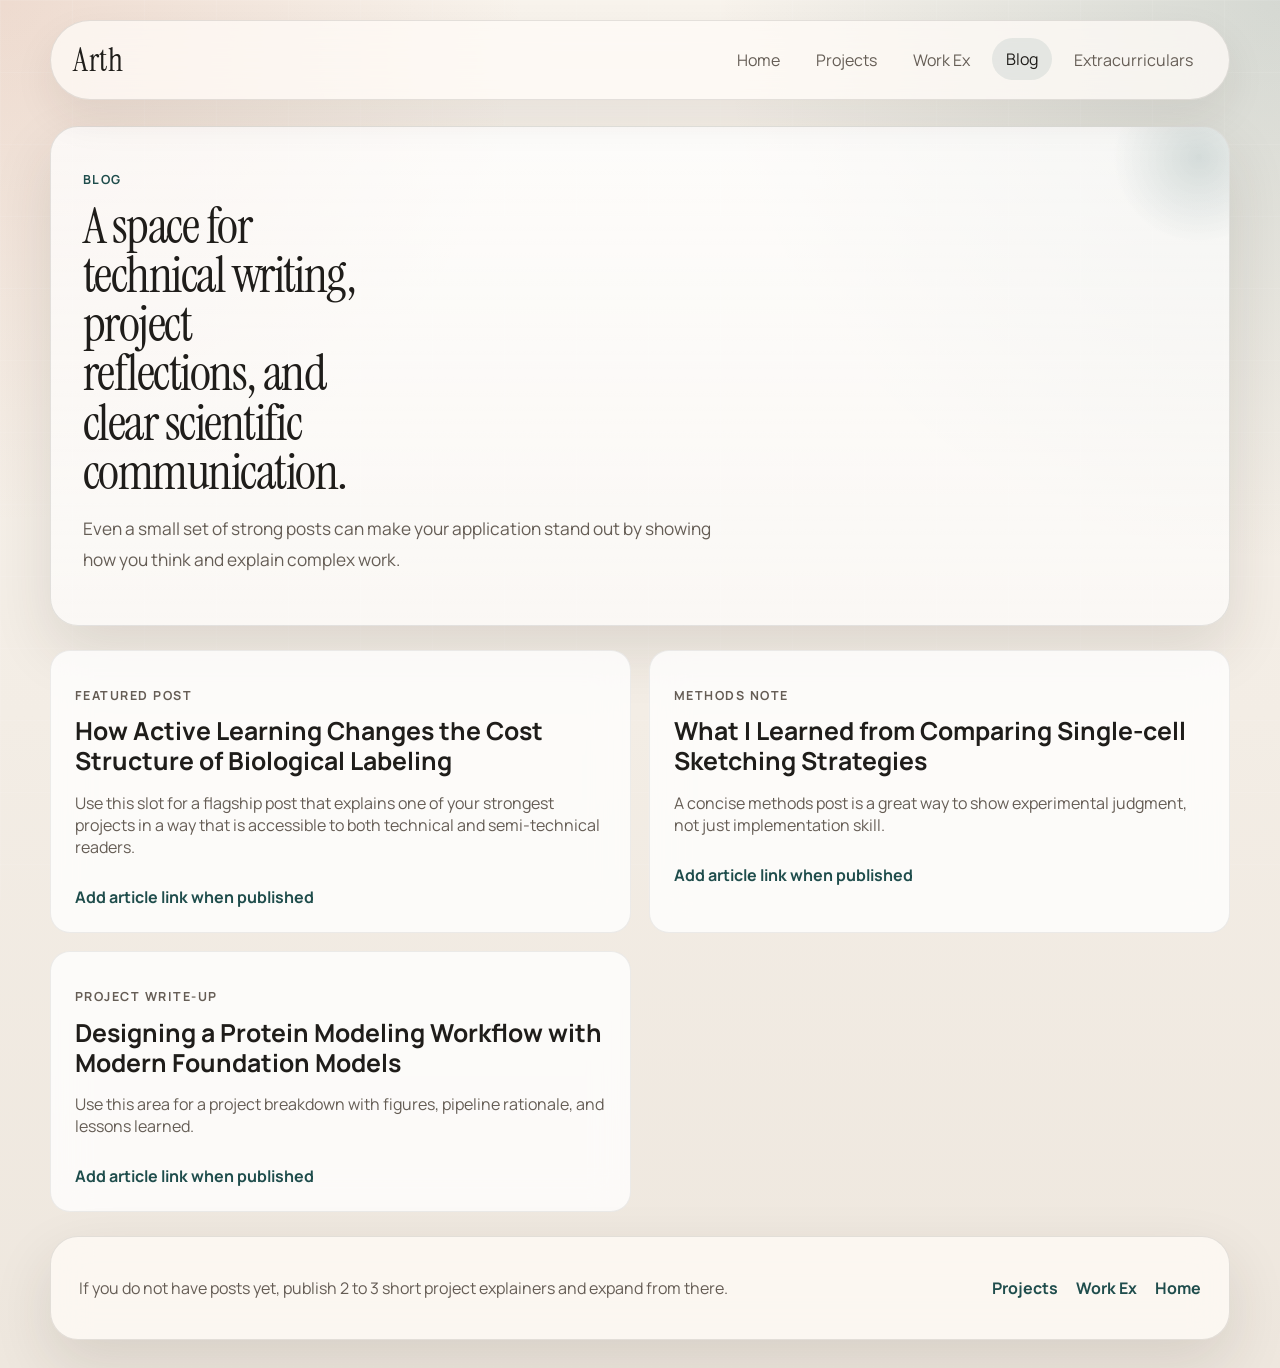
==== blog.html @ 598315bf "Add details." ====
<!DOCTYPE html>
<html lang="en">
<head>
    <meta charset="UTF-8">
    <meta name="viewport" content="width=device-width, initial-scale=1.0">
    <title>Blog | Arth</title>
    <meta
        name="description"
        content="Technical writing and blog posts from Arth on computational biology and machine learning."
    >
    <link rel="preconnect" href="https://fonts.googleapis.com">
    <link rel="preconnect" href="https://fonts.gstatic.com" crossorigin>
    <link
        href="https://fonts.googleapis.com/css2?family=Instrument+Serif:ital@0;1&family=Manrope:wght@400;500;600;700;800&display=swap"
        rel="stylesheet"
    >
    <link rel="stylesheet" href="styles.css">
</head>
<body>
    <div class="page-shell">
        <header class="site-header">
            <a class="brand" href="index.html">Arth</a>
            <button class="nav-toggle" type="button" aria-expanded="false" aria-label="Toggle navigation">
                <span></span>
                <span></span>
            </button>
            <nav class="site-nav" aria-label="Primary">
                <a href="index.html">Home</a>
                <a href="projects.html">Projects</a>
                <a href="experience.html">Work Ex</a>
                <a class="active" href="blog.html">Blog</a>
                <a href="extracurriculars.html">Extracurriculars</a>
            </nav>
        </header>

        <main>
            <section class="page-hero">
                <p class="section-label">Blog</p>
                <h1>A space for technical writing, project reflections, and clear scientific communication.</h1>
                <p class="page-intro">
                    Even a small set of strong posts can make your application stand out by showing how you think and
                    explain complex work.
                </p>
            </section>

            <section class="feature-grid">
                <article class="feature-card static-card">
                    <p class="card-tag">Featured Post</p>
                    <h2>How Active Learning Changes the Cost Structure of Biological Labeling</h2>
                    <p>
                        Use this slot for a flagship post that explains one of your strongest projects in a way that is
                        accessible to both technical and semi-technical readers.
                    </p>
                    <span class="text-link muted-note">Add article link when published</span>
                </article>

                <article class="feature-card static-card">
                    <p class="card-tag">Methods Note</p>
                    <h2>What I Learned from Comparing Single-cell Sketching Strategies</h2>
                    <p>
                        A concise methods post is a great way to show experimental judgment, not just implementation
                        skill.
                    </p>
                    <span class="text-link muted-note">Add article link when published</span>
                </article>

                <article class="feature-card static-card">
                    <p class="card-tag">Project Write-up</p>
                    <h2>Designing a Protein Modeling Workflow with Modern Foundation Models</h2>
                    <p>
                        Use this area for a project breakdown with figures, pipeline rationale, and lessons learned.
                    </p>
                    <span class="text-link muted-note">Add article link when published</span>
                </article>
            </section>
        </main>

        <footer class="site-footer">
            <p>If you do not have posts yet, publish 2 to 3 short project explainers and expand from there.</p>
            <div class="footer-links">
                <a href="projects.html">Projects</a>
                <a href="experience.html">Work Ex</a>
                <a href="index.html">Home</a>
            </div>
        </footer>
    </div>

    <script src="script.js"></script>
</body>
</html>
---- styles.css ----
:root {
    --bg: #f4efe7;
    --bg-soft: rgba(255, 255, 255, 0.64);
    --panel: rgba(255, 255, 255, 0.78);
    --panel-strong: rgba(255, 255, 255, 0.9);
    --border: rgba(44, 41, 37, 0.12);
    --text: #1f1d1a;
    --muted: #655d55;
    --accent: #1f4d4c;
    --accent-soft: #e0ece7;
    --accent-warm: #c06d4d;
    --shadow: 0 24px 60px rgba(53, 41, 29, 0.12);
    --radius-lg: 28px;
    --radius-md: 20px;
    --radius-sm: 14px;
    --content-width: 1180px;
}

* {
    box-sizing: border-box;
}

html {
    scroll-behavior: smooth;
}

body {
    margin: 0;
    font-family: "Manrope", sans-serif;
    color: var(--text);
    background:
        radial-gradient(circle at top left, rgba(192, 109, 77, 0.18), transparent 28%),
        radial-gradient(circle at top right, rgba(31, 77, 76, 0.16), transparent 30%),
        linear-gradient(180deg, #f8f3ec 0%, #f3ede5 52%, #eee7de 100%);
    min-height: 100vh;
}

body::before {
    content: "";
    position: fixed;
    inset: 0;
    background-image:
        linear-gradient(rgba(255, 255, 255, 0.32) 1px, transparent 1px),
        linear-gradient(90deg, rgba(255, 255, 255, 0.32) 1px, transparent 1px);
    background-size: 72px 72px;
    opacity: 0.28;
    pointer-events: none;
}

a {
    color: inherit;
    text-decoration: none;
}

img {
    max-width: 100%;
}

.page-shell {
    width: min(calc(100% - 32px), var(--content-width));
    margin: 20px auto;
}

.site-header,
.site-footer,
.panel,
.feature-card,
.case-card,
.timeline-card,
.profile-card {
    backdrop-filter: blur(18px);
    -webkit-backdrop-filter: blur(18px);
}

.site-header {
    position: sticky;
    top: 18px;
    z-index: 10;
    display: flex;
    align-items: center;
    justify-content: space-between;
    gap: 18px;
    padding: 18px 22px;
    margin-bottom: 26px;
    background: rgba(255, 251, 247, 0.74);
    border: 1px solid var(--border);
    border-radius: 999px;
    box-shadow: 0 18px 40px rgba(53, 41, 29, 0.08);
}

.brand {
    font-family: "Instrument Serif", serif;
    font-size: 2rem;
    letter-spacing: 0.02em;
}

.site-nav {
    display: flex;
    align-items: center;
    gap: 8px;
    flex-wrap: wrap;
}

.site-nav a {
    padding: 10px 14px;
    color: var(--muted);
    border-radius: 999px;
    transition: background-color 180ms ease, color 180ms ease, transform 180ms ease;
}

.site-nav a:hover,
.site-nav a:focus-visible,
.site-nav a.active {
    color: var(--text);
    background: rgba(31, 77, 76, 0.09);
    transform: translateY(-1px);
}

.nav-toggle {
    display: none;
    align-items: center;
    justify-content: center;
    gap: 4px;
    width: 48px;
    height: 48px;
    border: 1px solid var(--border);
    border-radius: 50%;
    background: var(--panel-strong);
    cursor: pointer;
}

.nav-toggle span {
    display: block;
    width: 16px;
    height: 2px;
    background: var(--text);
}

.hero,
.page-hero,
.section-block,
.site-footer {
    position: relative;
    overflow: hidden;
    border: 1px solid var(--border);
    box-shadow: var(--shadow);
}

.hero,
.page-hero,
.section-block {
    background: linear-gradient(180deg, rgba(255, 255, 255, 0.74), rgba(255, 255, 255, 0.6));
    border-radius: var(--radius-lg);
}

.hero {
    padding: 34px;
}

.page-hero,
.section-block {
    padding: 32px;
    margin-bottom: 24px;
}

.hero::after,
.page-hero::after,
.section-block::after {
    content: "";
    position: absolute;
    right: -60px;
    top: -60px;
    width: 180px;
    height: 180px;
    background: radial-gradient(circle, rgba(31, 77, 76, 0.16), transparent 68%);
    pointer-events: none;
}

.eyebrow,
.section-label,
.hero-kicker,
.card-tag,
.profile-label,
.detail-label,
.timeline-date {
    text-transform: uppercase;
    letter-spacing: 0.12em;
    font-size: 0.78rem;
}

.eyebrow,
.section-label,
.card-tag,
.timeline-date {
    color: var(--accent);
    font-weight: 700;
}

.hero-grid,
.split-panel {
    display: grid;
    grid-template-columns: 1.4fr 0.9fr;
    gap: 24px;
    align-items: stretch;
}

.hero h1,
.page-hero h1,
.section-heading h2 {
    margin: 12px 0 14px;
    font-family: "Instrument Serif", serif;
    font-weight: 400;
    line-height: 0.96;
    letter-spacing: -0.03em;
}

.hero h1 {
    font-size: clamp(3.3rem, 6vw, 5.8rem);
    max-width: 12ch;
}

.page-hero h1,
.section-heading h2 {
    font-size: clamp(2.4rem, 4vw, 4.1rem);
    max-width: 12ch;
}

.hero-copy,
.page-intro,
.prose-panel p,
.feature-card p,
.case-card p,
.timeline-subtitle,
.site-footer p,
.detail-list li,
.stat-card span,
.profile-card a,
.profile-card li,
.text-link,
.muted-note {
    color: var(--muted);
}

.hero-copy,
.page-intro {
    font-size: 1.08rem;
    line-height: 1.8;
    max-width: 58ch;
}

.hero-actions {
    display: flex;
    gap: 14px;
    flex-wrap: wrap;
    margin-top: 28px;
}

.button {
    display: inline-flex;
    align-items: center;
    justify-content: center;
    min-height: 52px;
    padding: 0 22px;
    border-radius: 999px;
    font-weight: 700;
    transition: transform 180ms ease, box-shadow 180ms ease, background-color 180ms ease;
}

.button:hover,
.button:focus-visible {
    transform: translateY(-1px);
}

.button-primary {
    color: #f7f2ed;
    background: linear-gradient(135deg, #173938, #295958);
    box-shadow: 0 18px 34px rgba(31, 77, 76, 0.25);
}

.button-secondary {
    background: rgba(255, 255, 255, 0.82);
    border: 1px solid var(--border);
}

.profile-card,
.panel,
.feature-card,
.case-card,
.timeline-card {
    background: var(--panel);
    border: 1px solid rgba(44, 41, 37, 0.08);
}

.profile-card,
.panel {
    border-radius: var(--radius-md);
    padding: 24px;
}

.profile-card {
    display: flex;
    flex-direction: column;
    justify-content: space-between;
    gap: 22px;
}

.pill-list,
.detail-list,
.footer-links {
    list-style: none;
    padding: 0;
    margin: 0;
}

.pill-list {
    display: flex;
    flex-wrap: wrap;
    gap: 10px;
    margin-top: 12px;
}

.pill-list li {
    padding: 10px 14px;
    border-radius: 999px;
    background: var(--accent-soft);
    color: var(--accent);
    font-weight: 700;
}

.profile-details {
    display: grid;
    gap: 18px;
}

.detail-label,
.profile-label {
    margin: 0 0 6px;
    color: var(--accent-warm);
    font-weight: 800;
}

.section-heading {
    margin-bottom: 22px;
}

.stats-panel {
    display: grid;
    gap: 14px;
}

.stat-card {
    padding: 20px;
    border-radius: var(--radius-sm);
    background: rgba(31, 77, 76, 0.06);
}

.stat-card strong {
    display: block;
    margin-top: 8px;
    font-size: 1.05rem;
    line-height: 1.55;
}

.feature-grid {
    display: grid;
    grid-template-columns: repeat(2, minmax(0, 1fr));
    gap: 18px;
}

.feature-card,
.case-card,
.timeline-card {
    display: block;
    border-radius: var(--radius-md);
    padding: 24px;
    transition: transform 180ms ease, box-shadow 180ms ease, border-color 180ms ease;
}

.feature-card:hover,
.feature-card:focus-visible,
.case-card:hover,
.timeline-card:hover {
    transform: translateY(-4px);
    box-shadow: 0 20px 44px rgba(53, 41, 29, 0.12);
    border-color: rgba(31, 77, 76, 0.18);
}

.feature-card h3,
.feature-card h2,
.case-card h2,
.timeline-card h2 {
    margin: 8px 0 12px;
    font-size: 1.55rem;
    line-height: 1.2;
}

.static-card {
    cursor: default;
}

.text-link {
    display: inline-block;
    margin-top: 12px;
    color: var(--accent);
    font-weight: 700;
}

.stacked-grid {
    display: grid;
    gap: 18px;
}

.case-meta {
    display: flex;
    gap: 10px;
    flex-wrap: wrap;
    margin-bottom: 14px;
}

.case-meta span {
    padding: 8px 12px;
    border-radius: 999px;
    background: rgba(192, 109, 77, 0.12);
    color: var(--accent-warm);
    font-size: 0.8rem;
    font-weight: 700;
    letter-spacing: 0.08em;
    text-transform: uppercase;
}

.detail-list {
    margin-top: 18px;
    display: grid;
    gap: 10px;
}

.detail-list li {
    position: relative;
    padding-left: 20px;
    line-height: 1.7;
}

.detail-list li::before {
    content: "";
    position: absolute;
    left: 0;
    top: 0.8em;
    width: 8px;
    height: 8px;
    border-radius: 50%;
    background: var(--accent);
}

.timeline {
    display: grid;
    gap: 18px;
}

.timeline-item {
    display: grid;
    grid-template-columns: 180px 1fr;
    gap: 18px;
    align-items: start;
}

.timeline-date {
    padding-top: 20px;
}

.timeline-subtitle {
    margin-top: -2px;
}

.site-footer {
    display: flex;
    align-items: center;
    justify-content: space-between;
    gap: 20px;
    padding: 24px 28px;
    margin: 24px 0 28px;
    border-radius: var(--radius-lg);
    background: rgba(255, 251, 247, 0.78);
}

.footer-links {
    display: flex;
    gap: 18px;
    flex-wrap: wrap;
}

.footer-links a {
    color: var(--accent);
    font-weight: 700;
}

@media (max-width: 900px) {
    .hero-grid,
    .split-panel,
    .timeline-item,
    .feature-grid {
        grid-template-columns: 1fr;
    }

    .timeline-date {
        padding-top: 0;
    }

    .site-footer {
        flex-direction: column;
        align-items: flex-start;
    }
}

@media (max-width: 760px) {
    .page-shell {
        width: min(calc(100% - 20px), var(--content-width));
        margin: 12px auto;
    }

    .site-header {
        border-radius: 30px;
        padding: 16px 18px;
        align-items: flex-start;
        flex-wrap: wrap;
    }

    .nav-toggle {
        display: inline-flex;
        margin-left: auto;
    }

    .site-nav {
        display: none;
        width: 100%;
        padding-top: 8px;
        flex-direction: column;
        align-items: stretch;
    }

    .site-nav.open {
        display: flex;
    }

    .site-nav a {
        padding: 12px 14px;
    }

    .hero,
    .page-hero,
    .section-block {
        padding: 24px;
    }

    .hero h1,
    .page-hero h1,
    .section-heading h2 {
        max-width: none;
    }
}

@media (prefers-reduced-motion: reduce) {
    html {
        scroll-behavior: auto;
    }

    *,
    *::before,
    *::after {
        animation: none !important;
        transition: none !important;
    }
}
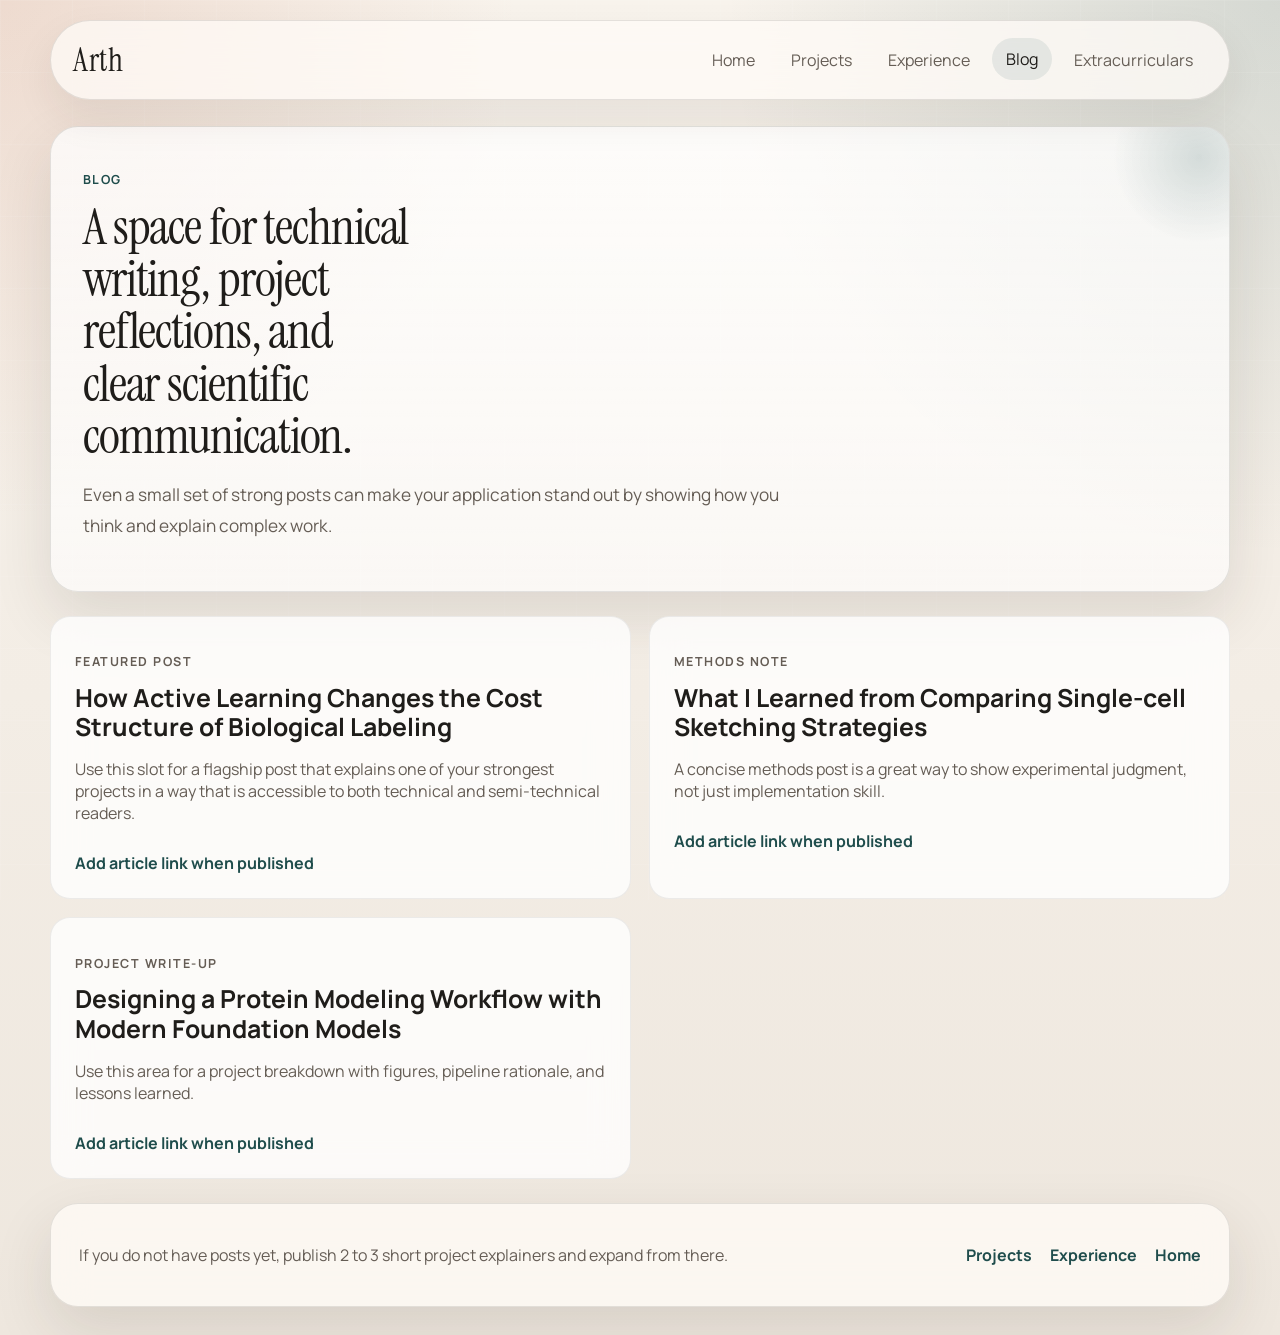
==== commit 5fb10c8b: "Update info" ====
--- a/blog.html
+++ b/blog.html
@@ -27,7 +27,7 @@
             <nav class="site-nav" aria-label="Primary">
                 <a href="index.html">Home</a>
                 <a href="projects.html">Projects</a>
-                <a href="experience.html">Work Ex</a>
+                <a href="experience.html">Experience</a>
                 <a class="active" href="blog.html">Blog</a>
                 <a href="extracurriculars.html">Extracurriculars</a>
             </nav>
@@ -79,7 +79,7 @@
             <p>If you do not have posts yet, publish 2 to 3 short project explainers and expand from there.</p>
             <div class="footer-links">
                 <a href="projects.html">Projects</a>
-                <a href="experience.html">Work Ex</a>
+                <a href="experience.html">Experience</a>
                 <a href="index.html">Home</a>
             </div>
         </footer>
--- a/styles.css
+++ b/styles.css
@@ -210,19 +210,20 @@
     margin: 12px 0 14px;
     font-family: "Instrument Serif", serif;
     font-weight: 400;
-    line-height: 0.96;
-    letter-spacing: -0.03em;
+    line-height: 1.02;
+    letter-spacing: -0.022em;
+    text-wrap: balance;
 }
 
 .hero h1 {
     font-size: clamp(3.3rem, 6vw, 5.8rem);
-    max-width: 12ch;
+    max-width: 14ch;
 }
 
 .page-hero h1,
 .section-heading h2 {
     font-size: clamp(2.4rem, 4vw, 4.1rem);
-    max-width: 12ch;
+    max-width: 18ch;
 }
 
 .hero-copy,
@@ -245,7 +246,7 @@
 .page-intro {
     font-size: 1.08rem;
     line-height: 1.8;
-    max-width: 58ch;
+    max-width: 64ch;
 }
 
 .hero-actions {
@@ -341,6 +342,7 @@
 
 .section-heading {
     margin-bottom: 22px;
+    max-width: 72rem;
 }
 
 .stats-panel {
@@ -456,6 +458,13 @@
     gap: 18px;
 }
 
+.timeline-intro {
+    max-width: 62ch;
+    margin: 0 0 8px;
+    color: var(--muted);
+    line-height: 1.8;
+}
+
 .timeline-item {
     display: grid;
     grid-template-columns: 180px 1fr;
@@ -468,7 +477,34 @@
 }
 
 .timeline-subtitle {
-    margin-top: -2px;
+    margin: -2px 0 0;
+    font-size: 1rem;
+    line-height: 1.6;
+}
+
+.education-grid {
+    display: grid;
+    grid-template-columns: repeat(2, minmax(0, 1fr));
+    gap: 18px;
+}
+
+.education-card {
+    padding: 24px;
+    border-radius: var(--radius-md);
+    background: rgba(255, 255, 255, 0.72);
+    border: 1px solid rgba(44, 41, 37, 0.08);
+}
+
+.education-card h3 {
+    margin: 8px 0 10px;
+    font-size: 1.45rem;
+    line-height: 1.2;
+}
+
+.education-meta {
+    margin: 0 0 12px;
+    color: var(--muted);
+    line-height: 1.7;
 }
 
 .site-footer {
@@ -497,7 +533,8 @@
     .hero-grid,
     .split-panel,
     .timeline-item,
-    .feature-grid {
+    .feature-grid,
+    .education-grid {
         grid-template-columns: 1fr;
     }
 
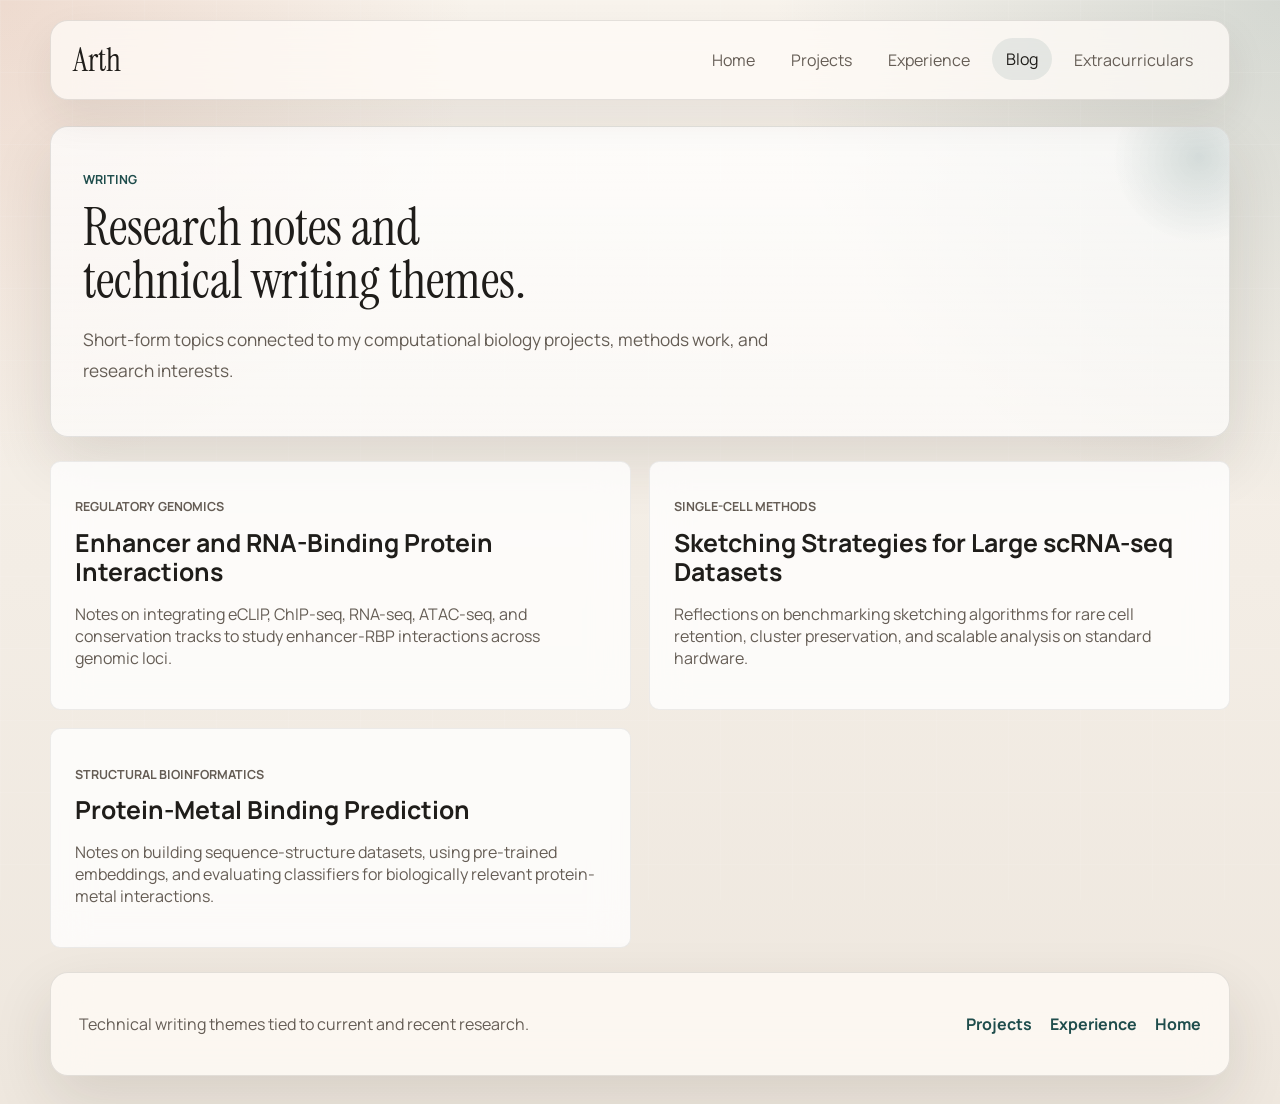
==== commit 2d6149f6: "Update site" ====
--- a/blog.html
+++ b/blog.html
@@ -35,48 +35,46 @@
 
         <main>
             <section class="page-hero">
-                <p class="section-label">Blog</p>
-                <h1>A space for technical writing, project reflections, and clear scientific communication.</h1>
+                <p class="section-label">Writing</p>
+                <h1>Research notes and technical writing themes.</h1>
                 <p class="page-intro">
-                    Even a small set of strong posts can make your application stand out by showing how you think and
-                    explain complex work.
+                    Short-form topics connected to my computational biology projects, methods work, and research
+                    interests.
                 </p>
             </section>
 
             <section class="feature-grid">
                 <article class="feature-card static-card">
-                    <p class="card-tag">Featured Post</p>
-                    <h2>How Active Learning Changes the Cost Structure of Biological Labeling</h2>
+                    <p class="card-tag">Regulatory Genomics</p>
+                    <h2>Enhancer and RNA-Binding Protein Interactions</h2>
                     <p>
-                        Use this slot for a flagship post that explains one of your strongest projects in a way that is
-                        accessible to both technical and semi-technical readers.
+                        Notes on integrating eCLIP, ChIP-seq, RNA-seq, ATAC-seq, and conservation tracks to study
+                        enhancer-RBP interactions across genomic loci.
                     </p>
-                    <span class="text-link muted-note">Add article link when published</span>
                 </article>
 
                 <article class="feature-card static-card">
-                    <p class="card-tag">Methods Note</p>
-                    <h2>What I Learned from Comparing Single-cell Sketching Strategies</h2>
+                    <p class="card-tag">Single-Cell Methods</p>
+                    <h2>Sketching Strategies for Large scRNA-seq Datasets</h2>
                     <p>
-                        A concise methods post is a great way to show experimental judgment, not just implementation
-                        skill.
+                        Reflections on benchmarking sketching algorithms for rare cell retention, cluster preservation,
+                        and scalable analysis on standard hardware.
                     </p>
-                    <span class="text-link muted-note">Add article link when published</span>
                 </article>
 
                 <article class="feature-card static-card">
-                    <p class="card-tag">Project Write-up</p>
-                    <h2>Designing a Protein Modeling Workflow with Modern Foundation Models</h2>
+                    <p class="card-tag">Structural Bioinformatics</p>
+                    <h2>Protein-Metal Binding Prediction</h2>
                     <p>
-                        Use this area for a project breakdown with figures, pipeline rationale, and lessons learned.
+                        Notes on building sequence-structure datasets, using pre-trained embeddings, and evaluating
+                        classifiers for biologically relevant protein-metal interactions.
                     </p>
-                    <span class="text-link muted-note">Add article link when published</span>
                 </article>
             </section>
         </main>
 
         <footer class="site-footer">
-            <p>If you do not have posts yet, publish 2 to 3 short project explainers and expand from there.</p>
+            <p>Technical writing themes tied to current and recent research.</p>
             <div class="footer-links">
                 <a href="projects.html">Projects</a>
                 <a href="experience.html">Experience</a>
--- a/styles.css
+++ b/styles.css
@@ -10,9 +10,9 @@
     --accent-soft: #e0ece7;
     --accent-warm: #c06d4d;
     --shadow: 0 24px 60px rgba(53, 41, 29, 0.12);
-    --radius-lg: 28px;
-    --radius-md: 20px;
-    --radius-sm: 14px;
+    --radius-lg: 18px;
+    --radius-md: 10px;
+    --radius-sm: 8px;
     --content-width: 1180px;
 }
 
@@ -84,14 +84,14 @@
     margin-bottom: 26px;
     background: rgba(255, 251, 247, 0.74);
     border: 1px solid var(--border);
-    border-radius: 999px;
+    border-radius: var(--radius-lg);
     box-shadow: 0 18px 40px rgba(53, 41, 29, 0.08);
 }
 
 .brand {
     font-family: "Instrument Serif", serif;
     font-size: 2rem;
-    letter-spacing: 0.02em;
+    letter-spacing: 0;
 }
 
 .site-nav {
@@ -184,7 +184,7 @@
 .detail-label,
 .timeline-date {
     text-transform: uppercase;
-    letter-spacing: 0.12em;
+    letter-spacing: 0;
     font-size: 0.78rem;
 }
 
@@ -211,19 +211,19 @@
     font-family: "Instrument Serif", serif;
     font-weight: 400;
     line-height: 1.02;
-    letter-spacing: -0.022em;
+    letter-spacing: 0;
     text-wrap: balance;
 }
 
 .hero h1 {
-    font-size: clamp(3.3rem, 6vw, 5.8rem);
-    max-width: 14ch;
+    font-size: 4.8rem;
+    max-width: 16ch;
 }
 
 .page-hero h1,
 .section-heading h2 {
-    font-size: clamp(2.4rem, 4vw, 4.1rem);
-    max-width: 18ch;
+    font-size: 3.25rem;
+    max-width: 22ch;
 }
 
 .hero-copy,
@@ -287,7 +287,9 @@
 .panel,
 .feature-card,
 .case-card,
-.timeline-card {
+.timeline-card,
+.education-card,
+.skill-card {
     background: var(--panel);
     border: 1px solid rgba(44, 41, 37, 0.08);
 }
@@ -371,7 +373,8 @@
 
 .feature-card,
 .case-card,
-.timeline-card {
+.timeline-card,
+.skill-card {
     display: block;
     border-radius: var(--radius-md);
     padding: 24px;
@@ -426,8 +429,19 @@
     color: var(--accent-warm);
     font-size: 0.8rem;
     font-weight: 700;
-    letter-spacing: 0.08em;
+    letter-spacing: 0;
     text-transform: uppercase;
+}
+
+.visual-thumb {
+    width: 100%;
+    aspect-ratio: 16 / 9;
+    object-fit: cover;
+    display: block;
+    margin-bottom: 20px;
+    border-radius: var(--radius-sm);
+    border: 1px solid rgba(44, 41, 37, 0.08);
+    background: #fff;
 }
 
 .detail-list {
@@ -482,6 +496,31 @@
     line-height: 1.6;
 }
 
+.org-lockup {
+    display: flex;
+    align-items: flex-start;
+    gap: 12px;
+}
+
+.org-lockup-compact {
+    margin-bottom: 10px;
+}
+
+.org-logo {
+    flex: 0 0 36px;
+    width: 36px;
+    height: 36px;
+    border-radius: 8px;
+    overflow: hidden;
+    box-shadow: 0 8px 18px rgba(53, 41, 29, 0.12);
+}
+
+.org-logo img {
+    display: block;
+    width: 100%;
+    height: 100%;
+}
+
 .education-grid {
     display: grid;
     grid-template-columns: repeat(2, minmax(0, 1fr));
@@ -491,8 +530,10 @@
 .education-card {
     padding: 24px;
     border-radius: var(--radius-md);
-    background: rgba(255, 255, 255, 0.72);
-    border: 1px solid rgba(44, 41, 37, 0.08);
+}
+
+.education-card-featured {
+    background: linear-gradient(180deg, rgba(255, 255, 255, 0.82), rgba(255, 255, 255, 0.66));
 }
 
 .education-card h3 {
@@ -505,6 +546,32 @@
     margin: 0 0 12px;
     color: var(--muted);
     line-height: 1.7;
+}
+
+.education-grid-home {
+    margin-bottom: 0;
+}
+
+.skills-grid {
+    display: grid;
+    grid-template-columns: repeat(3, minmax(0, 1fr));
+    gap: 18px;
+}
+
+.skill-card {
+    border-radius: var(--radius-md);
+    padding: 24px;
+}
+
+.skill-card h3 {
+    margin: 8px 0 12px;
+    font-size: 1.35rem;
+    line-height: 1.3;
+}
+
+.skill-card p {
+    color: var(--muted);
+    line-height: 1.75;
 }
 
 .site-footer {
@@ -534,7 +601,8 @@
     .split-panel,
     .timeline-item,
     .feature-grid,
-    .education-grid {
+    .education-grid,
+    .skills-grid {
         grid-template-columns: 1fr;
     }
 
@@ -555,7 +623,7 @@
     }
 
     .site-header {
-        border-radius: 30px;
+        border-radius: var(--radius-lg);
         padding: 16px 18px;
         align-items: flex-start;
         flex-wrap: wrap;
@@ -588,10 +656,25 @@
         padding: 24px;
     }
 
+    .org-logo {
+        width: 34px;
+        height: 34px;
+        flex-basis: 34px;
+    }
+
     .hero h1,
     .page-hero h1,
     .section-heading h2 {
         max-width: none;
+    }
+
+    .hero h1 {
+        font-size: 3.1rem;
+    }
+
+    .page-hero h1,
+    .section-heading h2 {
+        font-size: 2.35rem;
     }
 }
 
